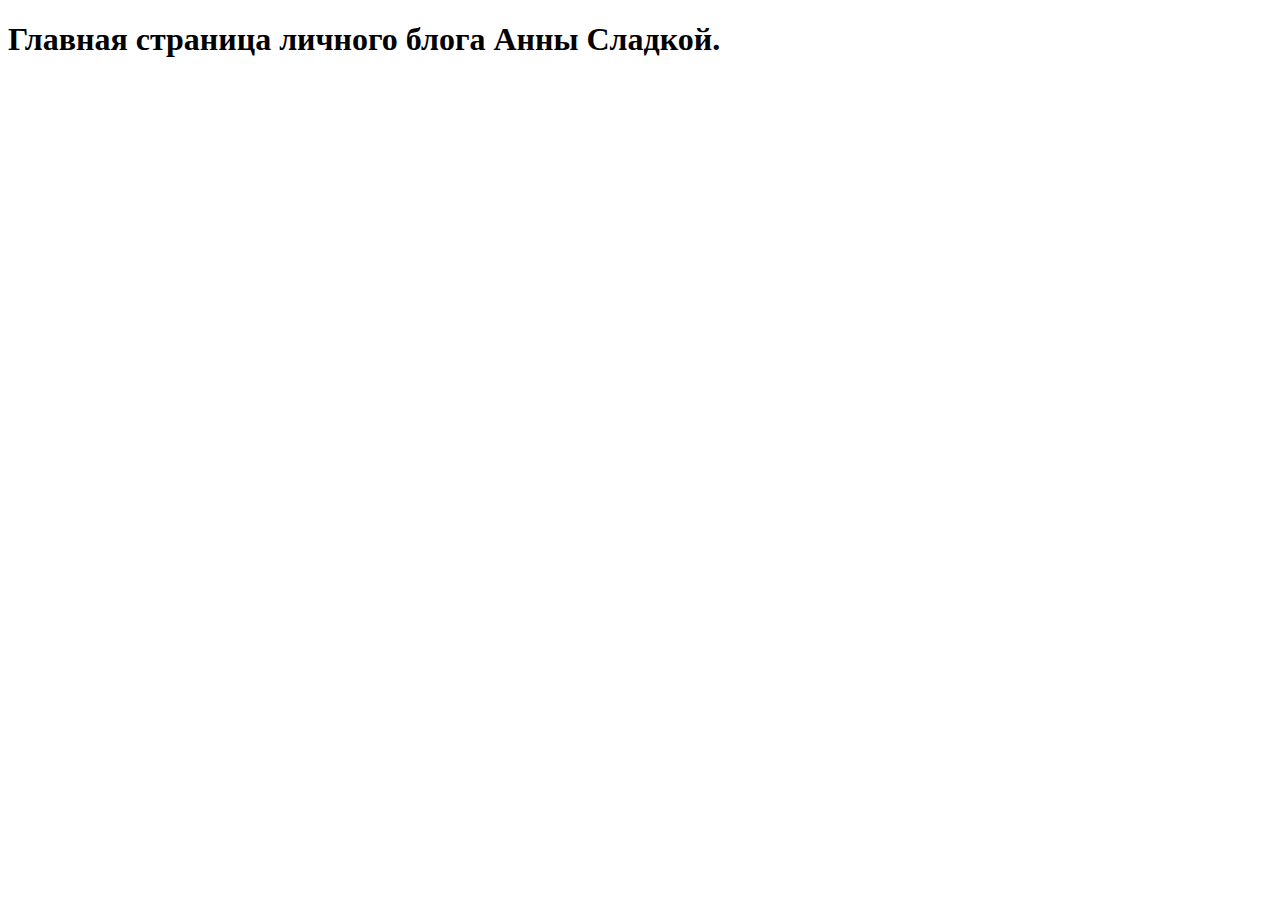
==== index.html @ 6f4a48a2 "Начало" ====
<!DOCTYPE html>
<html class="page" lang="ru">
<head>
  <meta charset="UTF-8">
  <meta name="viewport" content="width=device-width, initial-scale=1.0">
  <title>Личный блог Анны Сладкой. Главная страница</title>
</head>
<body class="page-body">
  <header class="page-header header">
    
  </header>
  <main class="page-main main">
    <h1 class="visually-hidden">Главная страница личного блога Анны Сладкой.</h1>

  </main>
  <footer class="page-footer footer"></footer>
</body>
</html>
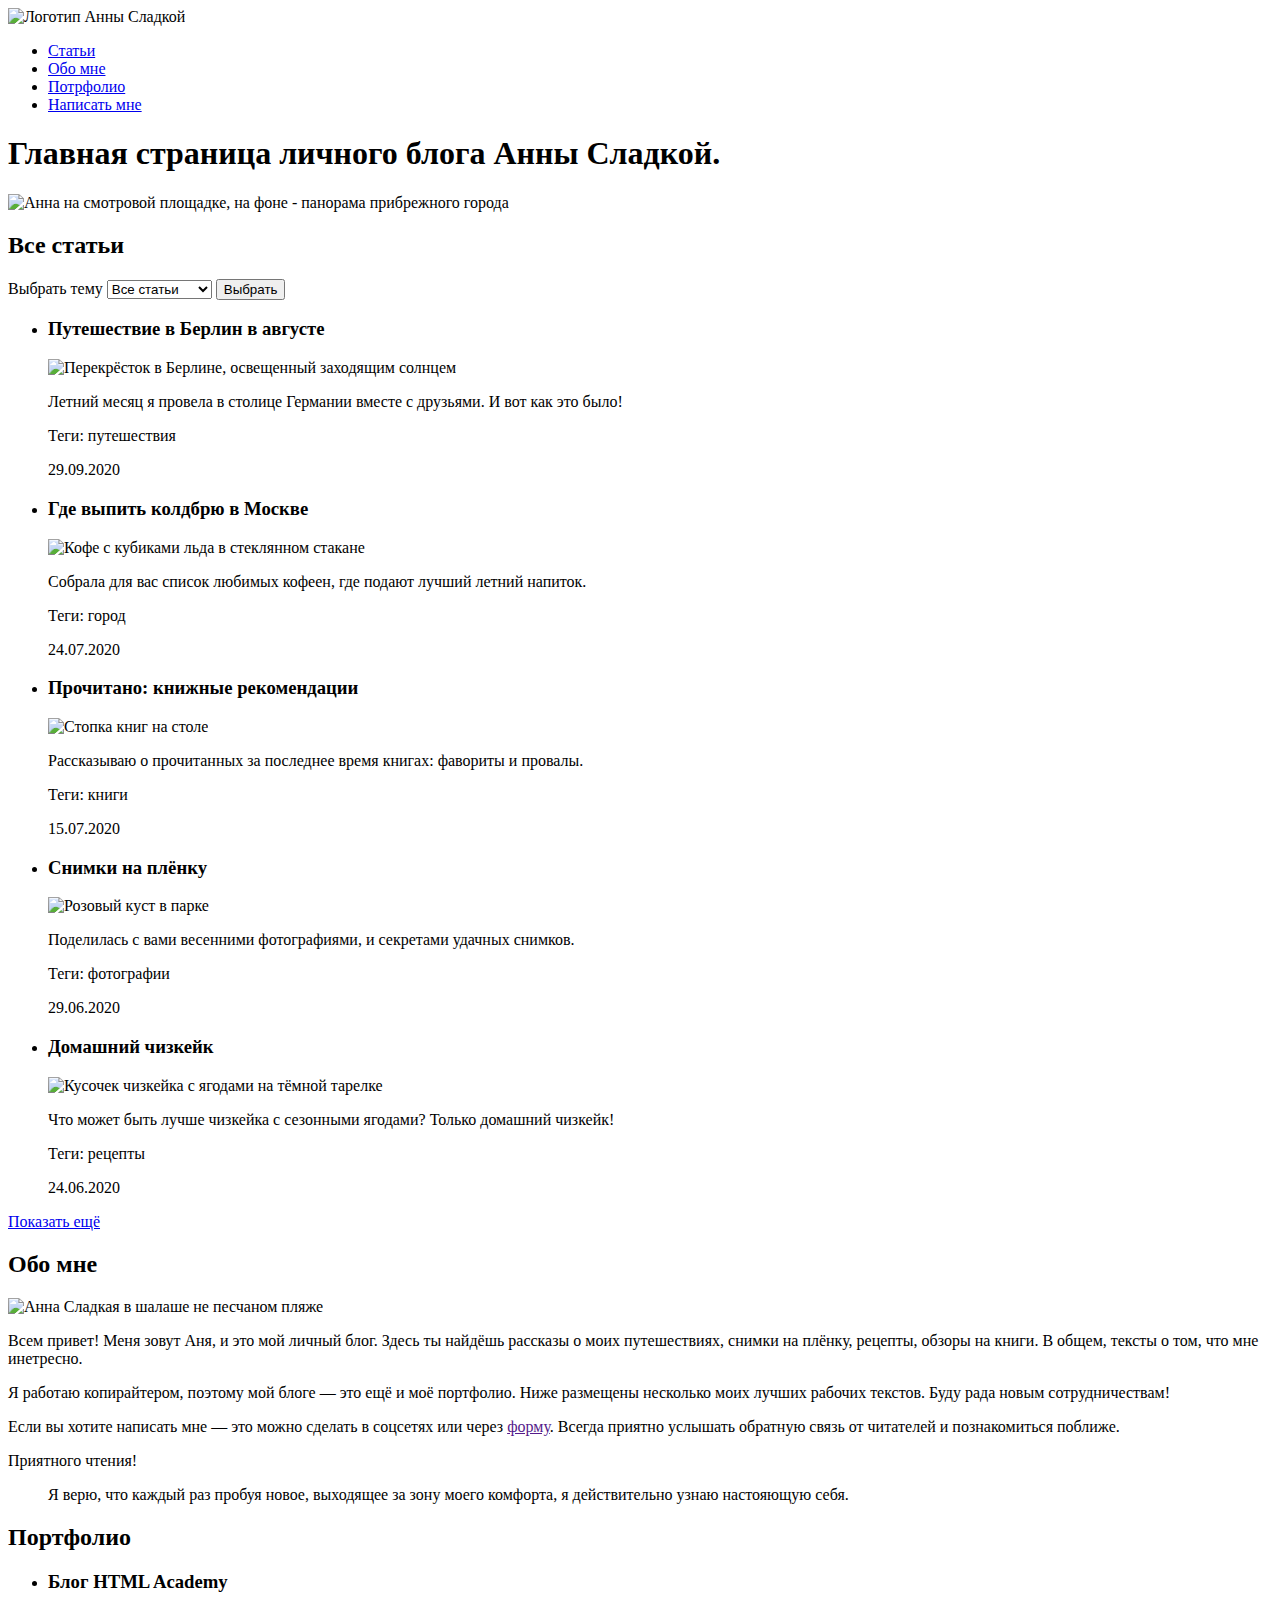
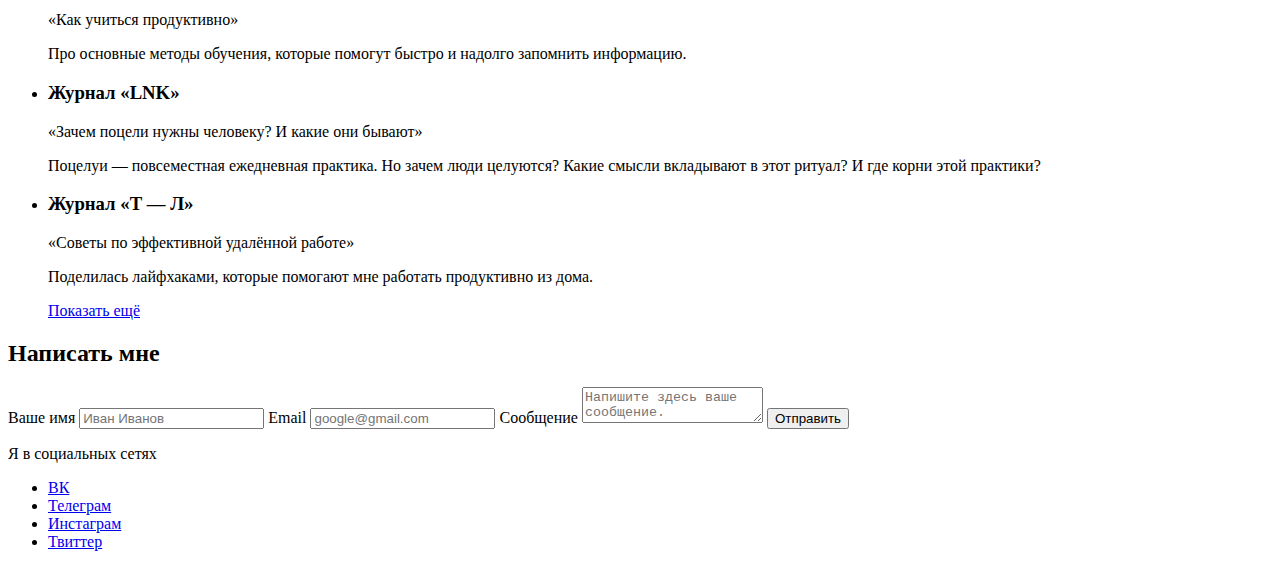
==== commit 027b9428: "Разметка" ====
--- a/index.html
+++ b/index.html
@@ -6,13 +6,164 @@
   <title>Личный блог Анны Сладкой. Главная страница</title>
 </head>
 <body class="page-body">
-  <header class="page-header header">
-    
+  <header class="page-header header container">
+    <nav class="site-nav nav">
+      <a class="nav-logo logo">
+        <img class="logo-image" src="" width="130" height="82" alt="Логотип Анны Сладкой">
+      </a>
+      <ul class="nav-list">
+        <li class="nav-item"><a href="article.html" class="nav-link">Статьи</a></li>
+        <li class="nav-item"><a href="#about" class="nav-link">Обо мне</a></li>
+        <li class="nav-item"><a href="#portfolio" class="nav-link">Потрфолио</a></li>
+        <li class="nav-item"><a href="#contact" class="nav-link">Написать мне</a></li>
+      </ul>
+    </nav>
   </header>
-  <main class="page-main main">
+  <main class="page-main main container">
     <h1 class="visually-hidden">Главная страница личного блога Анны Сладкой.</h1>
-
+    <img class="main-image" src="" width="1440" height="581" alt="Анна на смотровой площадке, на фоне - панорама прибрежного города">
+    <section class="articles">
+      <h2 class="section-title">Все статьи</h2>
+      <form class="articles-select-form" action="#" method="GET">
+        <label class="articles-select-label" for="articles-select">Выбрать тему</label>
+        <select class="articles-select" name="articles-select">
+          <option class="articles-select-option" value="Все статьи">Все статьи</option>
+          <option class="articles-select-option" value="Путешествия">Путешествия</option>
+          <option class="articles-select-option" value="Город">Город</option>
+          <option class="articles-select-option" value="Книги">Книги</option>
+          <option class="articles-select-option" value="Фотографии">Фотографии</option>
+        </select>
+        <input class="visually-hidden" type="submit" value="Выбрать">
+      </form>
+      <ul class="articles-list">
+        <div class="articles-line">
+          <li class="articles-line-item">
+            <a class="articles-line-link">
+              <h3 class="articles-line-title">Путешествие в Берлин в августе </h3>
+              <img src="" width="" height="" alt="Перекрёсток в Берлине, освещенный заходящим солнцем">
+              <p class="articles-line-text">Летний месяц я провела в столице Германии вместе с друзьями. И вот как это было!</p>
+              <p class="articles-line-tag">Теги: путешествия</p>
+              <time class="articles-line-date" datetime="2020-09-29">29.09.2020</time>
+            </a>
+          </li>
+          <li class="articles-line-item">
+            <a class="articles-line-link">
+              <h3 class="articles-line-title">Где выпить колдбрю в Москве</h3>
+              <img src="" width="" height="" alt="Кофе с кубиками льда в стеклянном стакане">
+              <p class="articles-line-text">Собрала для вас список любимых кофеен,
+                где подают лучший летний напиток.</p>
+              <p class="articles-line-tag">Теги: город</p>
+              <time class="articles-line-date" datetime="2020-07-24">24.07.2020</time>
+            </a>
+          </li>
+          <li class="articles-line-item">
+            <a class="articles-line-link">
+              <h3 class="articles-line-title">Прочитано: книжные рекомендации</h3>
+              <img src="" width="" height="" alt="Стопка книг на столе">
+              <p class="articles-line-text">Рассказываю о прочитанных за последнее время книгах: фавориты и провалы.</p>
+              <p class="articles-line-tag">Теги: книги</p>
+              <time class="articles-line-date" datetime="2020-07-15">15.07.2020</time>
+            </a>
+          </li>
+        </div>
+        <div class="articles-cards">
+          <li class="articles-cards-item">
+            <a class="articles-cards-link">
+              <h3 class="articles-cards-title">Снимки на плёнку</h3>
+              <img class="articles-cards-image" src="" width="" height="" alt="Розовый куст в парке">
+              <p class="articles-cards-text">Поделилась с вами весенними фотографиями, 
+                и секретами удачных снимков.</p>
+              <p class="articles-cards-tag">Теги: фотографии</p>
+              <time class="articles-cards-date" datetime="2020-06-29">29.06.2020</time>
+            </a>
+          </li>
+          <li class="articles-cards-item">
+            <a class="articles-cards-link">
+              <h3 class="articles-cards-title">Домашний чизкейк</h3>
+              <img class="articles-cards-image" src="" width="" height="" alt="Кусочек чизкейка с ягодами на тёмной тарелке">
+              <p class="articles-cards-text">Что может быть лучше чизкейка с сезонными
+                ягодами? Только домашний чизкейк!</p>
+              <p class="articles-cards-tag">Теги: рецепты</p>
+              <time class="articles-cards-date" datetime="2020-06-24">24.06.2020</time>
+            </a>
+          </li>
+        </div>
+      </ul>
+      <a href="#" class="articles-show-more button">Показать ещё</a>
+    </section>
+    <article id="about" class="about">
+      <h2 class="section-title">Обо мне</h2>
+      <img class="about-image" src="" width="" height="" alt="Анна Сладкая в шалаше не песчаном пляже">
+      <div class="about-text">
+        <p class="about-parag">Всем привет! Меня зовут Аня, и это мой личный блог. Здесь ты найдёшь рассказы о моих путешествиях, снимки на плёнку, рецепты, обзоры на книги. В общем, тексты о том, что мне инетресно.</p>
+        <p class="about-parag">Я работаю копирайтером, поэтому мой блоге — это ещё и моё портфолио. Ниже размещены несколько моих лучших рабочих текстов. Буду рада новым сотрудничествам!</p>
+        <p class="about-parag">Если вы хотите написать мне — это можно сделать в соцсетях или через 
+          <a href="" class="about-link">форму</a>. Всегда приятно услышать обратную связь от читателей и познакомиться поближе.
+        </p>
+        <p class="about-parag">Приятного чтения!</p>
+        <blockquote class="about-blockquote">
+          <p class="about-blockquote-text">Я верю, что каждый раз пробуя новое, выходящее за зону моего комфорта, я действительно узнаю настояющую себя.</p>
+        </blockquote>
+      </div>
+    </article>
+    <section id="portfolio" class="portfolio">
+      <h2 class="section-title">Портфолио</h2>
+      <ul class="portfolio-list">
+        <li class="portfolio-item">
+          <h3 class="portfolio-item-title">Блог HTML Academy</h3>
+          <p class="portfolio-item-subtitle">«Как учиться продуктивно»</p>
+          <p class="portfolio-item-text">Про основные методы обучения, которые помогут быстро и надолго запомнить информацию.</p>
+        </li>
+        <li class="portfolio-item">
+          <h3 class="portfolio-item-title">Журнал «LNK»</h3>
+          <p class="portfolio-item-subtitle">«Зачем поцели нужны человеку? И какие они бывают»</p>
+          <p class="portfolio-item-text">Поцелуи — повсеместная ежедневная практика. Но зачем люди целуются? Какие смысли вкладывают в этот ритуал? И где корни этой практики?</p>
+        </li>
+        <li class="portfolio-item">
+          <h3 class="portfolio-item-title">Журнал «Т — Л»</h3>
+          <p class="portfolio-item-subtitle">«Советы по эффективной удалённой работе»</p>
+          <p class="portfolio-item-text">Поделилась лайфхаками, которые помогают мне работать продуктивно из дома. </p>
+        </li>
+        <a href="#" class="portfolio-show-more button">Показать ещё</a>
+      </ul>
+    </section>
+    <section id="contact" class="contact">
+      <h2 class="section-title">Написать мне</h2>
+      <form class="contact-form" action="#" method="POST">
+        <label class="contact-label-name">
+          <span class="contact-label-text">Ваше имя</span>
+          <input class="contact-input contact-input-name" type="text" name="contact-form-name" placeholder="Иван Иванов" required>
+        </label>
+        <label class="contact-label contact-label-email">
+          <span class="contact-label-text" lang="en">Email</span>
+          <input class="contact-input contact-input-email" type="email" name="contact-form-email" placeholder="google@gmail.com" required>
+        </label>
+        <label class="contact-label contact-label-message">
+          <span class="contact-label-text">Сообщение</span>
+          <textarea class="contact-input contact-input-message" name="contact-form-message" minlength="10" maxlength="200" placeholder="Напишите здесь ваше сообщение."></textarea>
+        </label>
+        <button class="contact-submit button" type="submit">Отправить</button>
+      </form>
+    </section>
   </main>
-  <footer class="page-footer footer"></footer>
+  <footer class="page-footer footer">
+    <div class="container">
+      <p class="visually-hidden">Я в социальных сетях</p>
+      <ul class="social-list">
+        <li class="social-item">
+          <a href="https://www.vk.com/" class="social-link">ВК</a>
+        </li>
+        <li class="social-item">
+          <a href="https://telegram.org/" class="social-link">Телеграм</a>
+        </li>
+        <li class="social-item">
+          <a href="https://www.instagram.com/" class="social-link">Инстаграм</a>
+        </li>
+        <li class="social-item">
+          <a href="https://twitter.com/" class="social-link">Твиттер</a>
+        </li>
+      </ul>
+    </div>
+  </footer>
 </body>
 </html>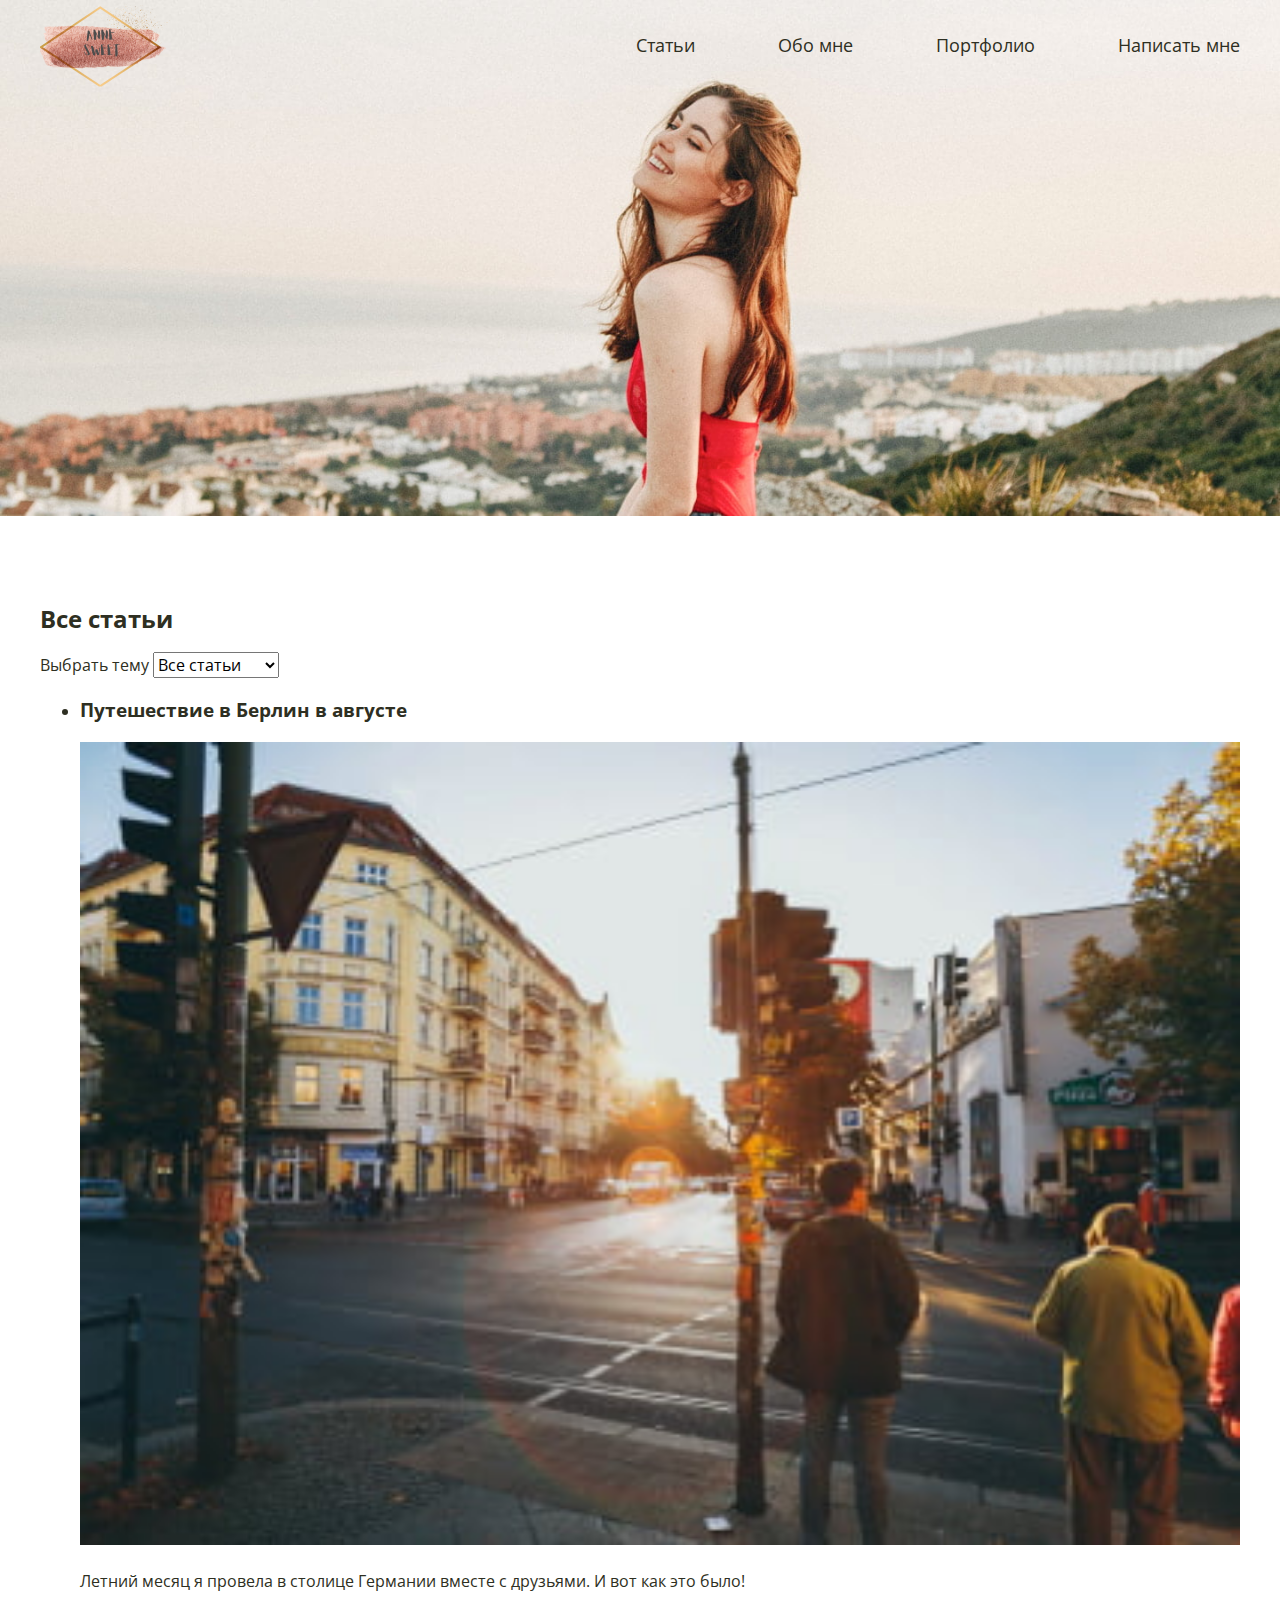
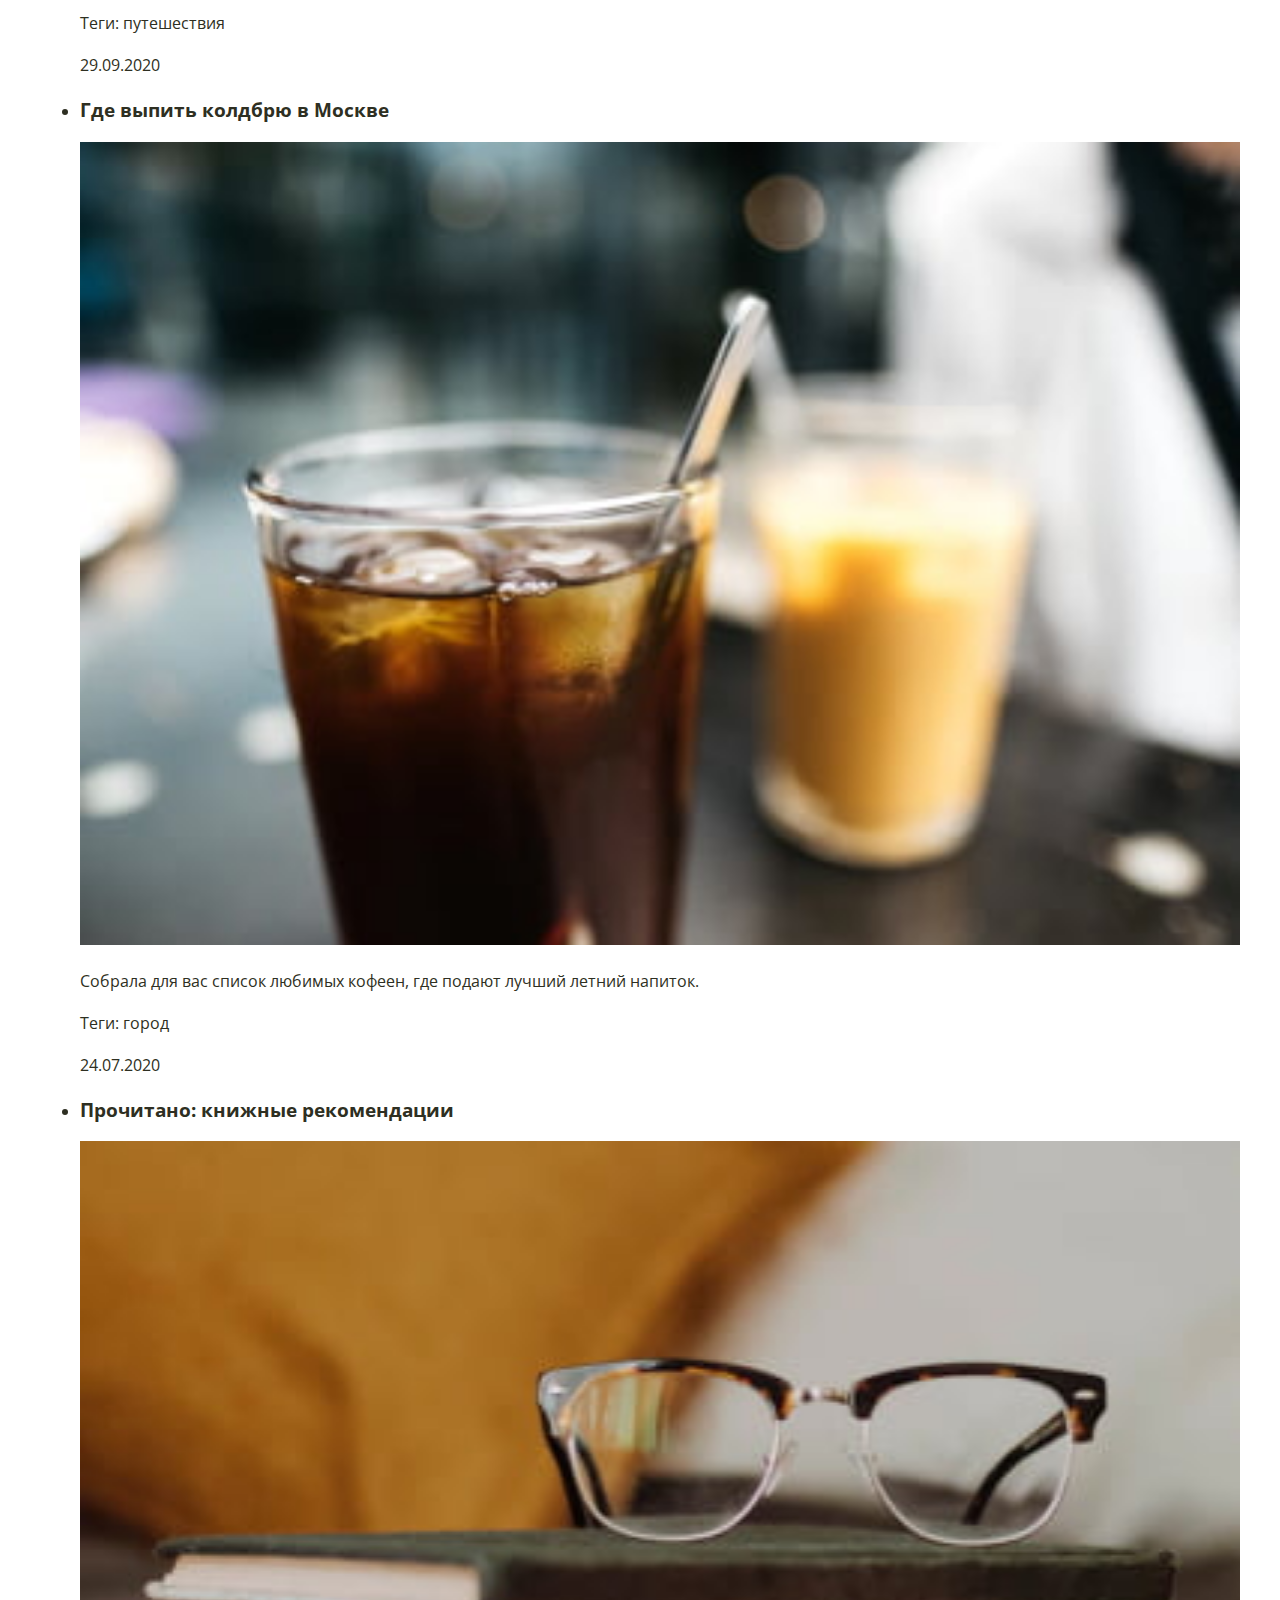
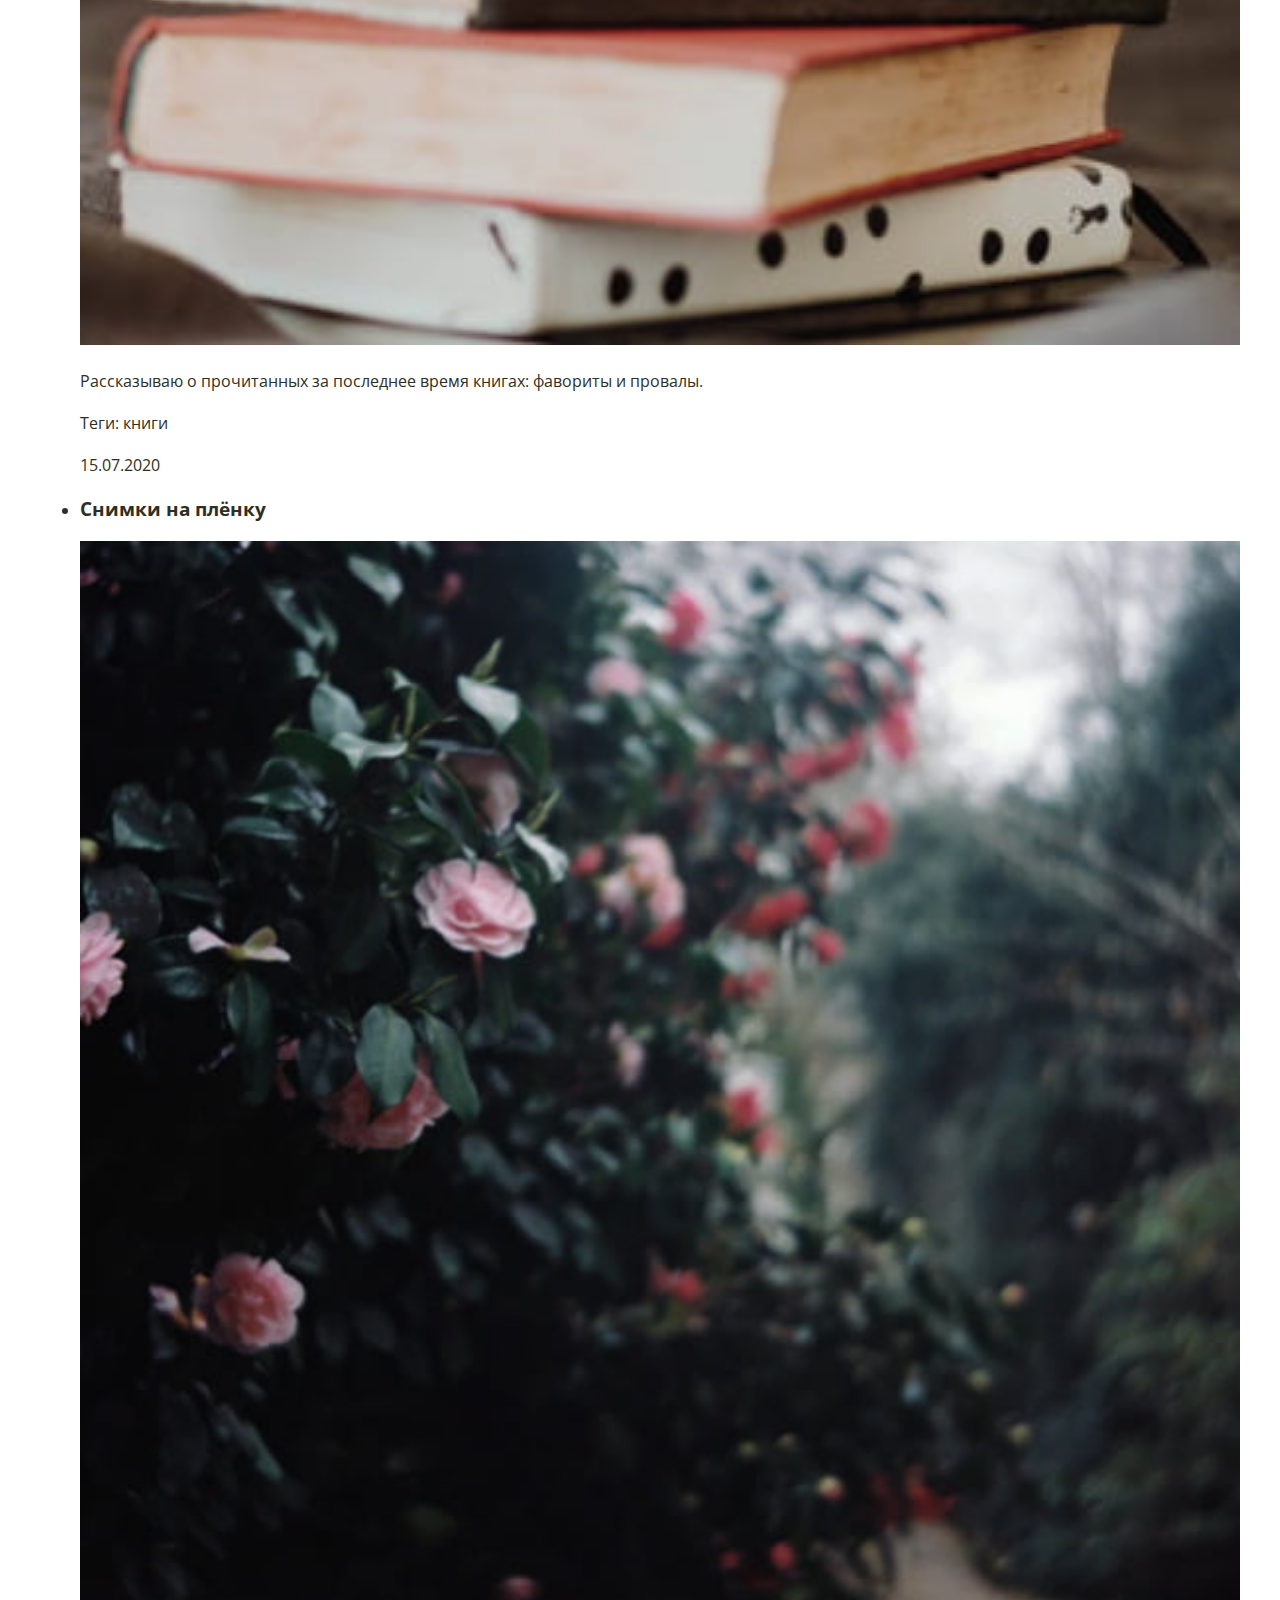
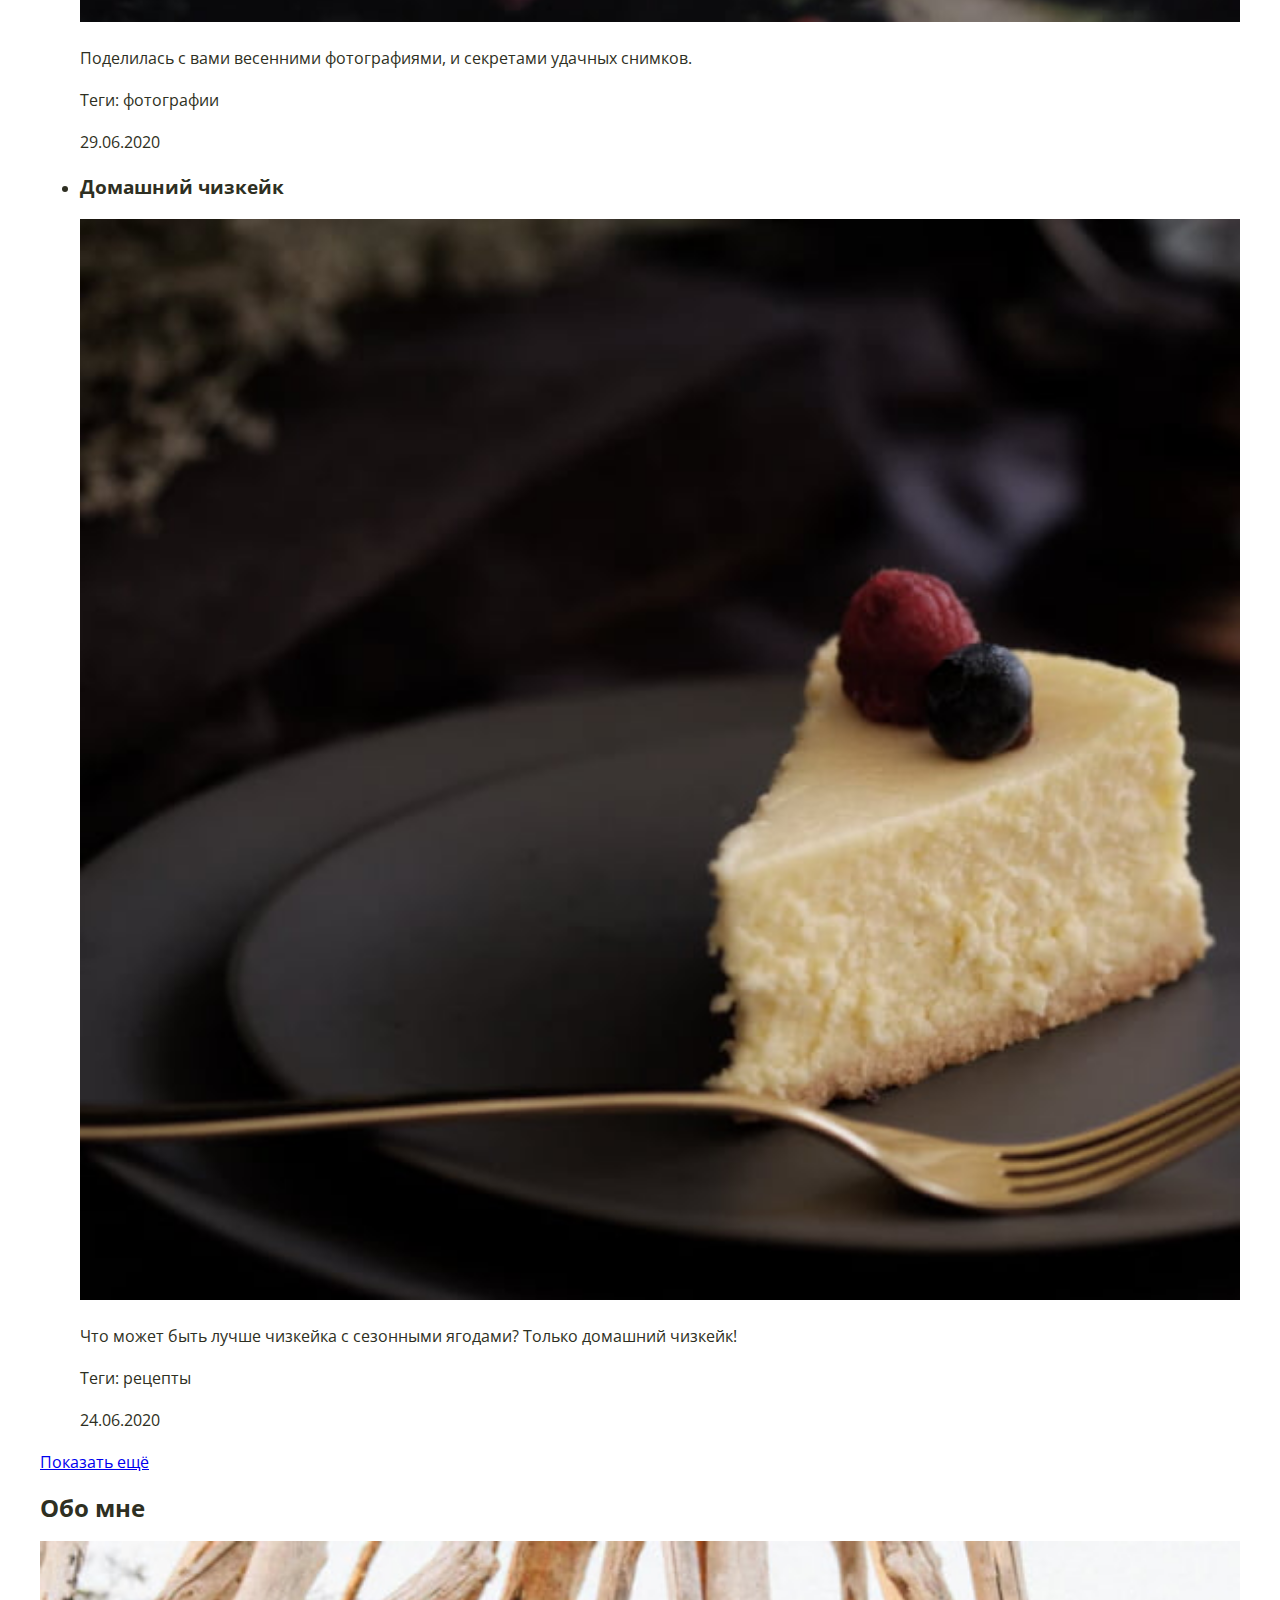
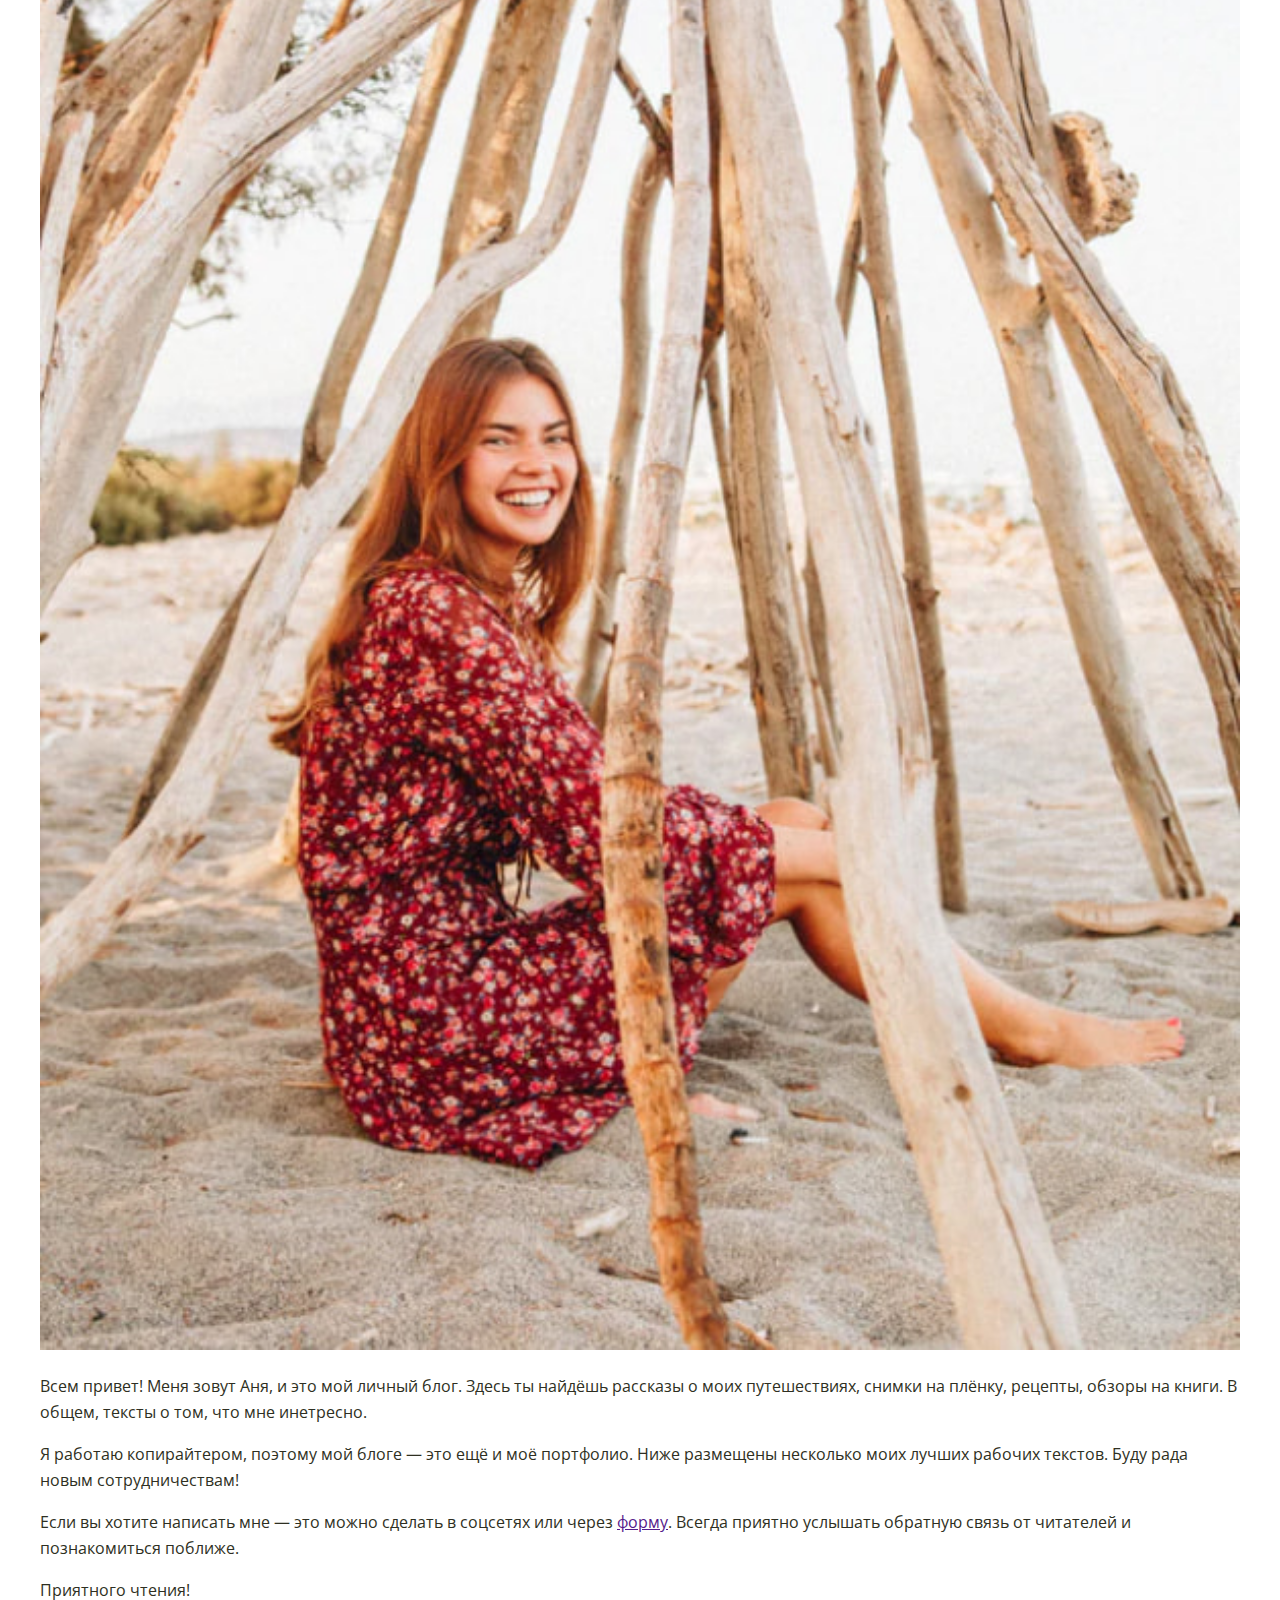
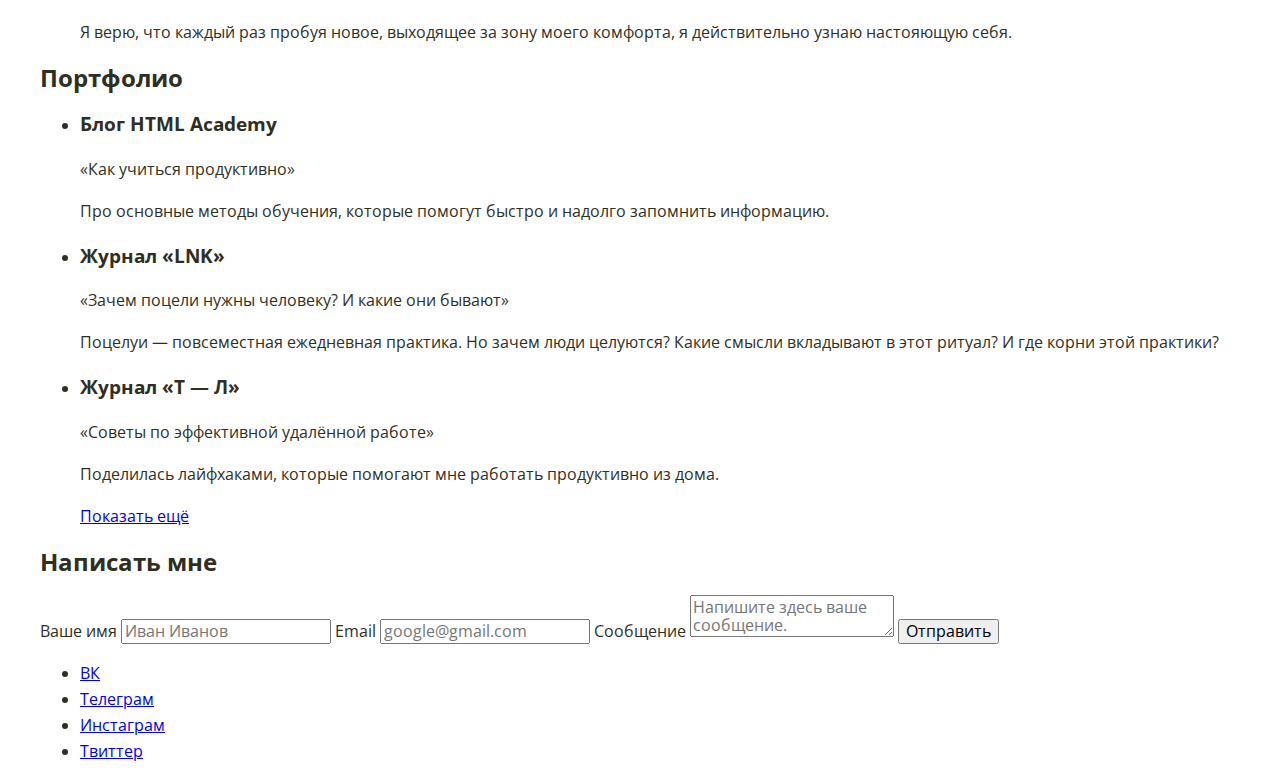
==== commit 3594f9ac: "хедер" ====
--- a/index.html
+++ b/index.html
@@ -4,147 +4,161 @@
   <meta charset="UTF-8">
   <meta name="viewport" content="width=device-width, initial-scale=1.0">
   <title>Личный блог Анны Сладкой. Главная страница</title>
+  <link rel="preload" as="style" href="https://fonts.googleapis.com/css2?family=Open+Sans:ital@0;1&display=swap"/>
+  <link rel="stylesheet" href="https://fonts.googleapis.com/css2?family=Open+Sans:ital@0;1&display=swap">
+  <link rel="stylesheet" href="https://fonts.googleapis.com/css2?family=Spectral+SC:wght@700&display=swap">
+  <link rel="stylesheet" href="css/normalize.css">
+  <link rel="stylesheet" href="css/style.css">
 </head>
 <body class="page-body">
   <header class="page-header header container">
     <nav class="site-nav nav">
       <a class="nav-logo logo">
-        <img class="logo-image" src="" width="130" height="82" alt="Логотип Анны Сладкой">
+        <img class="logo-image" src="img/logo_2x.png" width="130" height="83" alt="Логотип Анны Сладкой">
       </a>
-      <ul class="nav-list">
-        <li class="nav-item"><a href="article.html" class="nav-link">Статьи</a></li>
-        <li class="nav-item"><a href="#about" class="nav-link">Обо мне</a></li>
-        <li class="nav-item"><a href="#portfolio" class="nav-link">Потрфолио</a></li>
-        <li class="nav-item"><a href="#contact" class="nav-link">Написать мне</a></li>
+      <button class="nav-button" type="button" aria-controls="nav-list" aria-expanded="false">
+        <span class="visually-hidden">Меню</span>
+      </button>
+      <ul class="nav-list" id="nav-list">
+        <li class="nav-item"><a class="nav-link" href="article.html">Статьи</a></li>
+        <li class="nav-item"><a class="nav-link" href="#about">Обо мне</a></li>
+        <li class="nav-item"><a class="nav-link" href="#portfolio">Портфолио</a></li>
+        <li class="nav-item"><a class="nav-link" href="#contact">Написать мне</a></li>
       </ul>
     </nav>
   </header>
-  <main class="page-main main container">
+  <main class="page-main main">
     <h1 class="visually-hidden">Главная страница личного блога Анны Сладкой.</h1>
-    <img class="main-image" src="" width="1440" height="581" alt="Анна на смотровой площадке, на фоне - панорама прибрежного города">
-    <section class="articles">
-      <h2 class="section-title">Все статьи</h2>
-      <form class="articles-select-form" action="#" method="GET">
-        <label class="articles-select-label" for="articles-select">Выбрать тему</label>
-        <select class="articles-select" name="articles-select">
-          <option class="articles-select-option" value="Все статьи">Все статьи</option>
-          <option class="articles-select-option" value="Путешествия">Путешествия</option>
-          <option class="articles-select-option" value="Город">Город</option>
-          <option class="articles-select-option" value="Книги">Книги</option>
-          <option class="articles-select-option" value="Фотографии">Фотографии</option>
-        </select>
-        <input class="visually-hidden" type="submit" value="Выбрать">
-      </form>
-      <ul class="articles-list">
-        <div class="articles-line">
-          <li class="articles-line-item">
-            <a class="articles-line-link">
-              <h3 class="articles-line-title">Путешествие в Берлин в августе </h3>
-              <img src="" width="" height="" alt="Перекрёсток в Берлине, освещенный заходящим солнцем">
-              <p class="articles-line-text">Летний месяц я провела в столице Германии вместе с друзьями. И вот как это было!</p>
-              <p class="articles-line-tag">Теги: путешествия</p>
-              <time class="articles-line-date" datetime="2020-09-29">29.09.2020</time>
-            </a>
+    <picture class="main-image">
+      <source media="(min-width: 600px)"
+              srcset="img/hero-1_1x.jpg">
+      <img alt="Анна на смотровой площадке, на фоне - панорама города на побережье моря" src="img/hero-1_mobile.jpg">
+    </picture>
+    <div class="container">
+      <section class="articles">
+        <h2 class="section-title">Все статьи</h2>
+        <form class="articles-select-form" action="#" method="GET">
+          <label class="articles-select-label" for="articles-select">Выбрать тему</label>
+          <select class="articles-select" name="articles-select">
+            <option class="articles-select-option" value="Все статьи">Все статьи</option>
+            <option class="articles-select-option" value="Путешествия">Путешествия</option>
+            <option class="articles-select-option" value="Город">Город</option>
+            <option class="articles-select-option" value="Книги">Книги</option>
+            <option class="articles-select-option" value="Фотографии">Фотографии</option>
+          </select>
+          <input class="visually-hidden" type="submit" value="Выбрать">
+        </form>
+        <ul class="articles-list">
+          <div class="articles-line">
+            <li class="articles-line-item">
+              <a class="articles-line-link">
+                <h3 class="articles-line-title">Путешествие в Берлин в августе </h3>
+                <img src="img/articles-line-1_1x.jpg" width="387" height="268" alt="Перекрёсток в Берлине, освещенный заходящим солнцем">
+                <p class="articles-line-text">Летний месяц я провела в столице Германии вместе с друзьями. И вот как это было!</p>
+                <p class="articles-line-tag">Теги: путешествия</p>
+                <time class="articles-line-date" datetime="2020-09-29">29.09.2020</time>
+              </a>
+            </li>
+            <li class="articles-line-item">
+              <a class="articles-line-link">
+                <h3 class="articles-line-title">Где выпить колдбрю в Москве</h3>
+                <img src="img/articles-line-2_1x.jpg" width="387" height="286" alt="Кофе с кубиками льда в стеклянном стакане">
+                <p class="articles-line-text">Собрала для вас список любимых кофеен,
+                  где подают лучший летний напиток.</p>
+                <p class="articles-line-tag">Теги: город</p>
+                <time class="articles-line-date" datetime="2020-07-24">24.07.2020</time>
+              </a>
+            </li>
+            <li class="articles-line-item">
+              <a class="articles-line-link">
+                <h3 class="articles-line-title">Прочитано: книжные рекомендации</h3>
+                <img src="img/articles-line-3_1x.jpg" width="387" height="286" alt="Стопка книг на столе">
+                <p class="articles-line-text">Рассказываю о прочитанных за последнее время книгах: фавориты и провалы.</p>
+                <p class="articles-line-tag">Теги: книги</p>
+                <time class="articles-line-date" datetime="2020-07-15">15.07.2020</time>
+              </a>
+            </li>
+          </div>
+          <div class="articles-cards">
+            <li class="articles-cards-item">
+              <a class="articles-cards-link">
+                <h3 class="articles-cards-title">Снимки на плёнку</h3>
+                <img class="articles-cards-image" src="img/articles-cards-1_1x.jpg" width="590" height="550" alt="Розовый куст в парке">
+                <p class="articles-cards-text">Поделилась с вами весенними фотографиями, 
+                  и секретами удачных снимков.</p>
+                <p class="articles-cards-tag">Теги: фотографии</p>
+                <time class="articles-cards-date" datetime="2020-06-29">29.06.2020</time>
+              </a>
+            </li>
+            <li class="articles-cards-item">
+              <a class="articles-cards-link">
+                <h3 class="articles-cards-title">Домашний чизкейк</h3>
+                <img class="articles-cards-image" src="img/articles-cards-2_1x.jpg" width="590" height="550" alt="Кусочек чизкейка с ягодами на тёмной тарелке">
+                <p class="articles-cards-text">Что может быть лучше чизкейка с сезонными
+                  ягодами? Только домашний чизкейк!</p>
+                <p class="articles-cards-tag">Теги: рецепты</p>
+                <time class="articles-cards-date" datetime="2020-06-24">24.06.2020</time>
+              </a>
+            </li>
+          </div>
+        </ul>
+        <a href="#" class="articles-show-more button">Показать ещё</a>
+      </section>
+      <article id="about" class="about">
+        <h2 class="section-title">Обо мне</h2>
+        <img class="about-image" src="img/about_1x.jpg" width="590" height="693" alt="Анна Сладкая в шалаше не песчаном пляже">
+        <div class="about-text">
+          <p class="about-parag">Всем привет! Меня зовут Аня, и это мой личный блог. Здесь ты найдёшь рассказы о моих путешествиях, снимки на плёнку, рецепты, обзоры на книги. В общем, тексты о том, что мне инетресно.</p>
+          <p class="about-parag">Я работаю копирайтером, поэтому мой блоге — это ещё и моё портфолио. Ниже размещены несколько моих лучших рабочих текстов. Буду рада новым сотрудничествам!</p>
+          <p class="about-parag">Если вы хотите написать мне — это можно сделать в соцсетях или через 
+            <a href="" class="about-link">форму</a>. Всегда приятно услышать обратную связь от читателей и познакомиться поближе.
+          </p>
+          <p class="about-parag">Приятного чтения!</p>
+          <blockquote class="about-blockquote">
+            <p class="about-blockquote-text">Я верю, что каждый раз пробуя новое, выходящее за зону моего комфорта, я действительно узнаю настояющую себя.</p>
+          </blockquote>
+        </div>
+      </article>
+      <section id="portfolio" class="portfolio">
+        <h2 class="section-title">Портфолио</h2>
+        <ul class="portfolio-list">
+          <li class="portfolio-item">
+            <h3 class="portfolio-item-title">Блог HTML Academy</h3>
+            <p class="portfolio-item-subtitle">«Как учиться продуктивно»</p>
+            <p class="portfolio-item-text">Про основные методы обучения, которые помогут быстро и надолго запомнить информацию.</p>
           </li>
-          <li class="articles-line-item">
-            <a class="articles-line-link">
-              <h3 class="articles-line-title">Где выпить колдбрю в Москве</h3>
-              <img src="" width="" height="" alt="Кофе с кубиками льда в стеклянном стакане">
-              <p class="articles-line-text">Собрала для вас список любимых кофеен,
-                где подают лучший летний напиток.</p>
-              <p class="articles-line-tag">Теги: город</p>
-              <time class="articles-line-date" datetime="2020-07-24">24.07.2020</time>
-            </a>
+          <li class="portfolio-item">
+            <h3 class="portfolio-item-title">Журнал «LNK»</h3>
+            <p class="portfolio-item-subtitle">«Зачем поцели нужны человеку? И какие они бывают»</p>
+            <p class="portfolio-item-text">Поцелуи — повсеместная ежедневная практика. Но зачем люди целуются? Какие смысли вкладывают в этот ритуал? И где корни этой практики?</p>
           </li>
-          <li class="articles-line-item">
-            <a class="articles-line-link">
-              <h3 class="articles-line-title">Прочитано: книжные рекомендации</h3>
-              <img src="" width="" height="" alt="Стопка книг на столе">
-              <p class="articles-line-text">Рассказываю о прочитанных за последнее время книгах: фавориты и провалы.</p>
-              <p class="articles-line-tag">Теги: книги</p>
-              <time class="articles-line-date" datetime="2020-07-15">15.07.2020</time>
-            </a>
+          <li class="portfolio-item">
+            <h3 class="portfolio-item-title">Журнал «Т — Л»</h3>
+            <p class="portfolio-item-subtitle">«Советы по эффективной удалённой работе»</p>
+            <p class="portfolio-item-text">Поделилась лайфхаками, которые помогают мне работать продуктивно из дома. </p>
           </li>
-        </div>
-        <div class="articles-cards">
-          <li class="articles-cards-item">
-            <a class="articles-cards-link">
-              <h3 class="articles-cards-title">Снимки на плёнку</h3>
-              <img class="articles-cards-image" src="" width="" height="" alt="Розовый куст в парке">
-              <p class="articles-cards-text">Поделилась с вами весенними фотографиями, 
-                и секретами удачных снимков.</p>
-              <p class="articles-cards-tag">Теги: фотографии</p>
-              <time class="articles-cards-date" datetime="2020-06-29">29.06.2020</time>
-            </a>
-          </li>
-          <li class="articles-cards-item">
-            <a class="articles-cards-link">
-              <h3 class="articles-cards-title">Домашний чизкейк</h3>
-              <img class="articles-cards-image" src="" width="" height="" alt="Кусочек чизкейка с ягодами на тёмной тарелке">
-              <p class="articles-cards-text">Что может быть лучше чизкейка с сезонными
-                ягодами? Только домашний чизкейк!</p>
-              <p class="articles-cards-tag">Теги: рецепты</p>
-              <time class="articles-cards-date" datetime="2020-06-24">24.06.2020</time>
-            </a>
-          </li>
-        </div>
-      </ul>
-      <a href="#" class="articles-show-more button">Показать ещё</a>
-    </section>
-    <article id="about" class="about">
-      <h2 class="section-title">Обо мне</h2>
-      <img class="about-image" src="" width="" height="" alt="Анна Сладкая в шалаше не песчаном пляже">
-      <div class="about-text">
-        <p class="about-parag">Всем привет! Меня зовут Аня, и это мой личный блог. Здесь ты найдёшь рассказы о моих путешествиях, снимки на плёнку, рецепты, обзоры на книги. В общем, тексты о том, что мне инетресно.</p>
-        <p class="about-parag">Я работаю копирайтером, поэтому мой блоге — это ещё и моё портфолио. Ниже размещены несколько моих лучших рабочих текстов. Буду рада новым сотрудничествам!</p>
-        <p class="about-parag">Если вы хотите написать мне — это можно сделать в соцсетях или через 
-          <a href="" class="about-link">форму</a>. Всегда приятно услышать обратную связь от читателей и познакомиться поближе.
-        </p>
-        <p class="about-parag">Приятного чтения!</p>
-        <blockquote class="about-blockquote">
-          <p class="about-blockquote-text">Я верю, что каждый раз пробуя новое, выходящее за зону моего комфорта, я действительно узнаю настояющую себя.</p>
-        </blockquote>
-      </div>
-    </article>
-    <section id="portfolio" class="portfolio">
-      <h2 class="section-title">Портфолио</h2>
-      <ul class="portfolio-list">
-        <li class="portfolio-item">
-          <h3 class="portfolio-item-title">Блог HTML Academy</h3>
-          <p class="portfolio-item-subtitle">«Как учиться продуктивно»</p>
-          <p class="portfolio-item-text">Про основные методы обучения, которые помогут быстро и надолго запомнить информацию.</p>
-        </li>
-        <li class="portfolio-item">
-          <h3 class="portfolio-item-title">Журнал «LNK»</h3>
-          <p class="portfolio-item-subtitle">«Зачем поцели нужны человеку? И какие они бывают»</p>
-          <p class="portfolio-item-text">Поцелуи — повсеместная ежедневная практика. Но зачем люди целуются? Какие смысли вкладывают в этот ритуал? И где корни этой практики?</p>
-        </li>
-        <li class="portfolio-item">
-          <h3 class="portfolio-item-title">Журнал «Т — Л»</h3>
-          <p class="portfolio-item-subtitle">«Советы по эффективной удалённой работе»</p>
-          <p class="portfolio-item-text">Поделилась лайфхаками, которые помогают мне работать продуктивно из дома. </p>
-        </li>
-        <a href="#" class="portfolio-show-more button">Показать ещё</a>
-      </ul>
-    </section>
-    <section id="contact" class="contact">
-      <h2 class="section-title">Написать мне</h2>
-      <form class="contact-form" action="#" method="POST">
-        <label class="contact-label-name">
-          <span class="contact-label-text">Ваше имя</span>
-          <input class="contact-input contact-input-name" type="text" name="contact-form-name" placeholder="Иван Иванов" required>
-        </label>
-        <label class="contact-label contact-label-email">
-          <span class="contact-label-text" lang="en">Email</span>
-          <input class="contact-input contact-input-email" type="email" name="contact-form-email" placeholder="google@gmail.com" required>
-        </label>
-        <label class="contact-label contact-label-message">
-          <span class="contact-label-text">Сообщение</span>
-          <textarea class="contact-input contact-input-message" name="contact-form-message" minlength="10" maxlength="200" placeholder="Напишите здесь ваше сообщение."></textarea>
-        </label>
-        <button class="contact-submit button" type="submit">Отправить</button>
-      </form>
-    </section>
+          <a href="#" class="portfolio-show-more button">Показать ещё</a>
+        </ul>
+      </section>
+      <section id="contact" class="contact">
+        <h2 class="section-title">Написать мне</h2>
+        <form class="contact-form" action="#" method="POST">
+          <label class="contact-label-name">
+            <span class="contact-label-text">Ваше имя</span>
+            <input class="contact-input contact-input-name" type="text" name="contact-form-name" placeholder="Иван Иванов" required>
+          </label>
+          <label class="contact-label contact-label-email">
+            <span class="contact-label-text" lang="en">Email</span>
+            <input class="contact-input contact-input-email" type="email" name="contact-form-email" placeholder="google@gmail.com" required>
+          </label>
+          <label class="contact-label contact-label-message">
+            <span class="contact-label-text">Сообщение</span>
+            <textarea class="contact-input contact-input-message" name="contact-form-message" minlength="10" maxlength="200" placeholder="Напишите здесь ваше сообщение."></textarea>
+          </label>
+          <button class="contact-submit button" type="submit">Отправить</button>
+        </form>
+      </section>
+    </div>
   </main>
   <footer class="page-footer footer">
     <div class="container">
@@ -165,5 +179,6 @@
       </ul>
     </div>
   </footer>
+  <script src="js/main.js"></script>
 </body>
 </html>--- a/css/style.css
+++ b/css/style.css
@@ -0,0 +1,253 @@
+/* Variables */
+
+:root {
+  --basic-text: #2E2F22;
+  --basic-invert: #ffffff;
+}
+
+/* Global */
+
+*,
+*::before,
+*::after {
+  box-sizing: border-box;
+}
+
+img {
+  width: 100%;
+  height: auto;
+}
+
+.page-body {
+  margin: 0;
+  padding: 0;
+  font-family: "Open Sans", "Arial", sans-serif;
+  font-size: 16px;
+  line-height: 26px;
+  font-weight: 400;
+  color: var(--basic-text);
+  background-color: var(--basic-invert);
+}
+
+.visually-hidden {
+  position: absolute;
+  width: 1px;
+  height: 1px;
+  margin: -1px;
+  border: 0;
+  padding: 0;
+  clip: rect(0 0 0 0);
+  overflow: hidden;
+}
+
+.hidden {
+  display: none;
+}
+
+/* Container */
+
+.container {
+  max-width: 1230px;
+  margin: 0 auto;
+  padding-right: 15px;
+  padding-left: 15px;
+}
+
+/* Header */
+
+.page-header {
+  position: absolute;
+  top: 4px;
+  left: 50%;
+  transform: translateX(-50%);
+}
+
+.header {
+  width: 100%;
+  font-size: 14px;
+  line-height: 20px;
+  font-family: "Open Sans", "Arial", sans-serif;
+  color: var(--basic-text);
+  background-color: transparent;
+}
+
+@media (min-width: 600px) {
+  .header {
+    font-size: 16px;
+    line-height: 22px;
+  }
+}
+
+@media (min-width: 900px) {
+  .header {
+    font-size: 18px;
+    line-height: 25px;
+  }
+}
+
+/* Navigation */
+
+.nav {
+  display: flex;
+  align-items: start;
+}
+
+@media (min-width: 900px) {
+  .nav {
+    align-items: center;
+  }
+}
+
+/* Logo */
+
+.logo {
+  display: block;
+  width: 90px;
+  height: auto;
+  margin-right: auto;
+}
+
+@media (min-width: 600px) {
+  .logo {
+    width: 110px;
+    height: auto;  
+  }
+}
+
+@media (min-width: 900px) {
+  .logo {
+    width: 130px;
+    height: 83px;  
+  }
+}
+/* Navigation button */
+
+.nav-button {
+  display: block;
+  width: 20px;
+  height: 15px;
+  padding: 0;
+  margin-top: 11px;
+  border: none;
+  background-color: transparent;
+  background-repeat: no-repeat;
+  background-image: linear-gradient(
+    var(--basic-text) 3px, 
+    transparent 3px, 
+    transparent 6px, 
+    var(--basic-text) 6px,
+    var(--basic-text) 9px,
+    transparent 9px,
+    transparent 12px,
+    var(--basic-text) 12px,
+    var(--basic-text) 15px
+  );
+  outline-offset: 4px;
+}
+
+.nav-button-close {
+  background-image: 
+    linear-gradient(
+      45deg,  
+      transparent 45%, 
+      var(--basic-text) 45%,
+      var(--basic-text) 55%,
+      transparent 55%),
+    linear-gradient(
+      -45deg,  
+      transparent 45%, 
+      var(--basic-text) 45%,
+      var(--basic-text) 55%,
+      transparent 55%
+  );
+}
+
+@media (min-width: 600px) {
+  .nav-button {
+    display: none;
+  }
+}
+
+/* Navigation list */
+
+.nav-list {
+  position: absolute;
+  top: 40px;
+  right: 15px;
+  margin: 0;
+  padding: 10px 0 0 0;
+  text-align: right;
+  list-style: none;
+}
+
+@media (min-width: 600px) {
+  .nav-list {
+    position: static;
+    display: flex;
+  }
+}
+
+@media (min-width: 900px) {
+  .nav-list {
+    align-items: center;
+    padding: 0;
+  }
+}
+/* Navigation item */
+
+.nav-item {
+  margin-bottom: 1em;
+}
+
+@media (min-width: 600px) {
+  .nav-item {
+    margin-right: 20px;
+    margin-bottom: 0;
+  }  
+}
+
+@media (min-width: 900px) {
+  .nav-item {
+    margin-right: 83px;
+  }  
+}
+
+.nav-item:last-child {
+  margin: 0;
+}
+
+
+.nav-link {
+  text-decoration: none;
+  color: inherit;
+}
+
+.nav-link:hover,
+.nav-link:focus {
+  opacity: 0.7;
+}
+
+.nav-link:active {
+  opacity: 0.4;
+}
+
+/* Main */
+
+/* Hero image */
+
+.main-image {
+  display: block;
+  margin-bottom: 20px;
+}
+
+@media (min-width: 600px) {
+  .main-image {
+    margin-bottom: 40px;
+  }
+}
+
+@media (min-width: 900px) {
+  .main-image {
+    margin-bottom: 83px;
+  }
+}